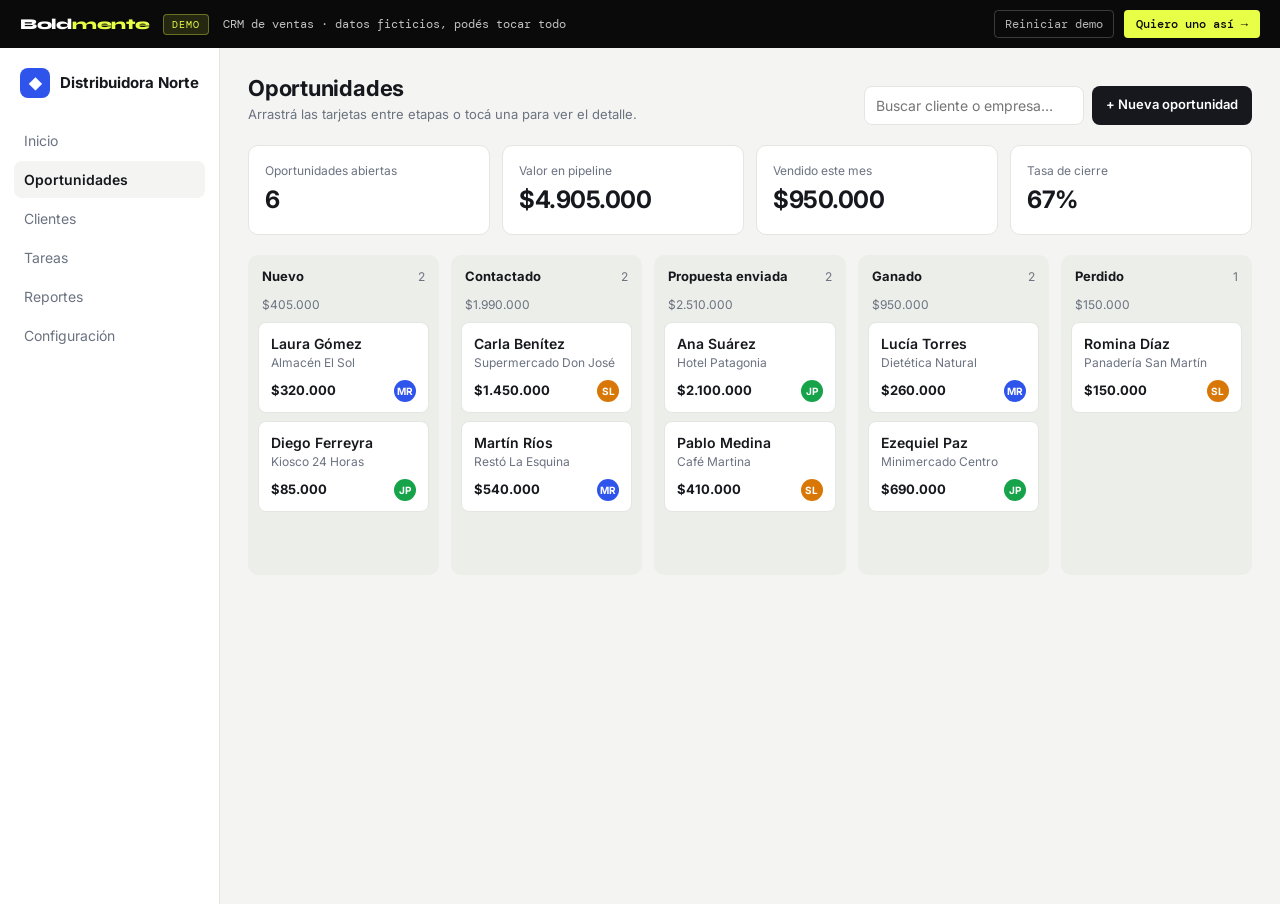
==== demos/crm/index.html @ aeee1bd0 "Agregar sección de trabajos con demos interactivas y sección de clientes - Nueva sección #trabajos e" ====
<!DOCTYPE html>
<html lang="es">
<head>
<meta charset="UTF-8">
<meta name="viewport" content="width=device-width, initial-scale=1.0">
<title>Demo CRM de ventas — Boldmente</title>
<meta name="description" content="Demo interactiva de un CRM a medida hecho por Boldmente. Datos ficticios.">
<meta name="robots" content="noindex">
<link rel="icon" href="/favicon.ico" sizes="any">
<link rel="icon" href="/favicon.svg" type="image/svg+xml">
<link rel="preconnect" href="https://fonts.googleapis.com">
<link href="https://fonts.googleapis.com/css2?family=DM+Mono:wght@400;500&family=Inter:wght@400;600;700&family=Syne:wght@800&display=swap" rel="stylesheet">
<link rel="stylesheet" href="../demo.css">
<style>
  .marca-icono { background: var(--acento); }

  .barra { display: flex; gap: 8px; flex-wrap: wrap; }
  .barra .input { width: 220px; }

  .tablero {
    display: grid;
    grid-template-columns: repeat(5, minmax(190px, 1fr));
    gap: 12px;
    overflow-x: auto;
    padding-bottom: 8px;
  }
  .columna {
    background: #ECEEE9;
    border-radius: var(--radio);
    padding: 10px;
    min-height: 320px;
    transition: background 0.15s;
  }
  .columna.sobre { background: #DDE3F8; }
  .col-head {
    display: flex;
    justify-content: space-between;
    align-items: baseline;
    padding: 2px 4px 10px;
  }
  .col-head strong { font-size: 13px; }
  .col-head span { font-size: 12px; color: var(--suave); }
  .col-total { font-size: 12px; color: var(--suave); padding: 0 4px 8px; }

  .lead {
    background: var(--panel);
    border: 1px solid var(--linea);
    border-radius: 8px;
    padding: 10px 12px;
    margin-bottom: 8px;
    cursor: grab;
    transition: box-shadow 0.15s;
  }
  .lead:hover { box-shadow: 0 2px 10px rgba(0,0,0,0.06); }
  .lead.arrastrando { opacity: 0.4; }
  .lead-nombre { font-weight: 600; }
  .lead-empresa { color: var(--suave); font-size: 12px; }
  .lead-pie { display: flex; justify-content: space-between; align-items: center; margin-top: 8px; }
  .lead-valor { font-weight: 700; font-size: 13px; }
  .avatar {
    width: 22px; height: 22px;
    border-radius: 50%;
    display: grid; place-items: center;
    font-size: 10px; font-weight: 700; color: #fff;
  }

  .detalle-notas { list-style: none; margin: 8px 0 12px; display: flex; flex-direction: column; gap: 6px; }
  .detalle-notas li { background: var(--bg); border-radius: 8px; padding: 8px 10px; font-size: 13px; }
  .detalle-notas small { color: var(--suave); display: block; font-size: 11px; }
  .detalle-meta { display: grid; grid-template-columns: 1fr 1fr; gap: 8px; margin-bottom: 12px; }
  .detalle-meta div { background: var(--bg); border-radius: 8px; padding: 8px 10px; }
  .detalle-meta small { color: var(--suave); font-size: 11px; display: block; }
  .mover { display: flex; gap: 6px; flex-wrap: wrap; margin-bottom: 12px; }
</style>
</head>
<body>

<div class="demo-banner">
  <div class="info">
    <a href="/" class="logo">Bold<span>mente</span></a>
    <span class="pill">Demo</span>
    <span>CRM de ventas · datos ficticios, podés tocar todo</span>
  </div>
  <div class="acciones">
    <button id="demo-reset">Reiniciar demo</button>
    <a class="cta" href="/#contacto">Quiero uno así →</a>
  </div>
</div>

<div class="app">
  <aside class="sidebar">
    <div class="marca"><div class="marca-icono">◆</div>Distribuidora Norte</div>
    <ul class="menu">
      <li>Inicio</li>
      <li class="activo">Oportunidades</li>
      <li>Clientes</li>
      <li>Tareas</li>
      <li>Reportes</li>
      <li>Configuración</li>
    </ul>
  </aside>

  <main class="main">
    <div class="encabezado">
      <div>
        <h1>Oportunidades</h1>
        <p>Arrastrá las tarjetas entre etapas o tocá una para ver el detalle.</p>
      </div>
      <div class="barra">
        <input class="input" id="buscar" type="search" placeholder="Buscar cliente o empresa…">
        <button class="btn" id="nuevo">+ Nueva oportunidad</button>
      </div>
    </div>

    <div class="kpis" id="kpis"></div>
    <div class="tablero" id="tablero"></div>
  </main>
</div>

<!-- nueva oportunidad -->
<div class="modal-fondo" id="modal-nuevo">
  <form class="modal" id="form-nuevo">
    <h3>Nueva oportunidad</h3>
    <div class="campo"><label>Contacto</label><input class="input" name="nombre" required placeholder="Ej: Laura Gómez"></div>
    <div class="campo"><label>Empresa</label><input class="input" name="empresa" required placeholder="Ej: Almacén El Sol"></div>
    <div class="campo"><label>Valor estimado ($)</label><input class="input" name="valor" type="number" min="0" step="1000" required placeholder="250000"></div>
    <div class="campo"><label>Vendedor</label>
      <select class="input" name="vendedor"></select>
    </div>
    <div class="modal-acciones">
      <button type="button" class="btn sec" data-cerrar="modal-nuevo">Cancelar</button>
      <button class="btn">Crear</button>
    </div>
  </form>
</div>

<!-- detalle -->
<div class="modal-fondo" id="modal-detalle">
  <div class="modal" id="detalle"></div>
</div>

<script src="../demo.js"></script>
<script>
  const CLAVE = 'boldmente-demo-crm';

  const ETAPAS = [
    { id: 'nuevo', nombre: 'Nuevo' },
    { id: 'contactado', nombre: 'Contactado' },
    { id: 'propuesta', nombre: 'Propuesta enviada' },
    { id: 'ganado', nombre: 'Ganado' },
    { id: 'perdido', nombre: 'Perdido' },
  ];

  const VENDEDORES = {
    MR: { nombre: 'Martina R.', color: '#2F54EB' },
    JP: { nombre: 'Juan P.', color: '#16A34A' },
    SL: { nombre: 'Sofía L.', color: '#D97706' },
  };

  const INICIAL = [
    { id: 1, nombre: 'Laura Gómez', empresa: 'Almacén El Sol', valor: 320000, etapa: 'nuevo', vendedor: 'MR', notas: [] },
    { id: 2, nombre: 'Diego Ferreyra', empresa: 'Kiosco 24 Horas', valor: 85000, etapa: 'nuevo', vendedor: 'JP', notas: [] },
    { id: 3, nombre: 'Carla Benítez', empresa: 'Supermercado Don José', valor: 1450000, etapa: 'contactado', vendedor: 'SL', notas: [{ texto: 'Pidió lista de precios mayorista.', fecha: 'Ayer' }] },
    { id: 4, nombre: 'Martín Ríos', empresa: 'Restó La Esquina', valor: 540000, etapa: 'contactado', vendedor: 'MR', notas: [] },
    { id: 5, nombre: 'Ana Suárez', empresa: 'Hotel Patagonia', valor: 2100000, etapa: 'propuesta', vendedor: 'JP', notas: [{ texto: 'Propuesta enviada con 10% de descuento por volumen.', fecha: 'Hace 3 días' }] },
    { id: 6, nombre: 'Pablo Medina', empresa: 'Café Martina', valor: 410000, etapa: 'propuesta', vendedor: 'SL', notas: [] },
    { id: 7, nombre: 'Lucía Torres', empresa: 'Dietética Natural', valor: 260000, etapa: 'ganado', vendedor: 'MR', notas: [{ texto: 'Firmó. Primera entrega el lunes.', fecha: 'Hace 1 semana' }] },
    { id: 8, nombre: 'Ezequiel Paz', empresa: 'Minimercado Centro', valor: 690000, etapa: 'ganado', vendedor: 'JP', notas: [] },
    { id: 9, nombre: 'Romina Díaz', empresa: 'Panadería San Martín', valor: 150000, etapa: 'perdido', vendedor: 'SL', notas: [{ texto: 'Eligió otro proveedor por precio.', fecha: 'Hace 2 semanas' }] },
  ];

  let leads = Demo.cargar(CLAVE, INICIAL);
  let filtro = '';
  Demo.reinicio(CLAVE);

  const guardar = () => Demo.guardar(CLAVE, leads);

  function renderKpis() {
    const abiertos = leads.filter(l => !['ganado', 'perdido'].includes(l.etapa));
    const ganados = leads.filter(l => l.etapa === 'ganado');
    const cerrados = leads.filter(l => ['ganado', 'perdido'].includes(l.etapa));
    const tasa = cerrados.length ? Math.round(ganados.length / cerrados.length * 100) : 0;
    const kpis = [
      { label: 'Oportunidades abiertas', valor: abiertos.length },
      { label: 'Valor en pipeline', valor: Demo.pesos(abiertos.reduce((s, l) => s + l.valor, 0)) },
      { label: 'Vendido este mes', valor: Demo.pesos(ganados.reduce((s, l) => s + l.valor, 0)) },
      { label: 'Tasa de cierre', valor: tasa + '%' },
    ];
    document.getElementById('kpis').innerHTML = kpis.map(k =>
      `<div class="kpi"><div class="label">${k.label}</div><div class="valor">${k.valor}</div></div>`
    ).join('');
  }

  function tarjeta(l) {
    const v = VENDEDORES[l.vendedor];
    return `<div class="lead" draggable="true" data-id="${l.id}">
      <div class="lead-nombre">${Demo.esc(l.nombre)}</div>
      <div class="lead-empresa">${Demo.esc(l.empresa)}</div>
      <div class="lead-pie">
        <span class="lead-valor">${Demo.pesos(l.valor)}</span>
        <span class="avatar" style="background:${v.color}" title="${v.nombre}">${l.vendedor}</span>
      </div>
    </div>`;
  }

  function renderTablero() {
    const q = filtro.toLowerCase();
    const visibles = leads.filter(l => !q || (l.nombre + ' ' + l.empresa).toLowerCase().includes(q));
    document.getElementById('tablero').innerHTML = ETAPAS.map(e => {
      const items = visibles.filter(l => l.etapa === e.id);
      const total = items.reduce((s, l) => s + l.valor, 0);
      return `<div class="columna" data-etapa="${e.id}">
        <div class="col-head"><strong>${e.nombre}</strong><span>${items.length}</span></div>
        <div class="col-total">${Demo.pesos(total)}</div>
        ${items.map(tarjeta).join('')}
      </div>`;
    }).join('');
  }

  function render() { renderKpis(); renderTablero(); }

  function moverLead(id, etapa) {
    const l = leads.find(x => x.id === id);
    if (!l || l.etapa === etapa) return;
    l.etapa = etapa;
    const nombreEtapa = ETAPAS.find(e => e.id === etapa).nombre;
    l.notas.unshift({ texto: `Movido a "${nombreEtapa}".`, fecha: 'Recién' });
    guardar();
    render();
    if (etapa === 'ganado') Demo.toast(`🎉 ¡Venta cerrada con ${l.empresa}! Se notificó al equipo.`);
    else Demo.toast(`${l.empresa} → ${nombreEtapa}`);
  }

  // arrastrar y soltar
  const tablero = document.getElementById('tablero');
  tablero.addEventListener('dragstart', e => {
    const card = e.target.closest('.lead');
    if (!card) return;
    e.dataTransfer.setData('text/plain', card.dataset.id);
    card.classList.add('arrastrando');
  });
  tablero.addEventListener('dragend', e => {
    e.target.closest('.lead')?.classList.remove('arrastrando');
  });
  tablero.addEventListener('dragover', e => {
    const col = e.target.closest('.columna');
    if (!col) return;
    e.preventDefault();
    tablero.querySelectorAll('.columna').forEach(c => c.classList.toggle('sobre', c === col));
  });
  tablero.addEventListener('dragleave', e => {
    if (!tablero.contains(e.relatedTarget)) tablero.querySelectorAll('.columna').forEach(c => c.classList.remove('sobre'));
  });
  tablero.addEventListener('drop', e => {
    const col = e.target.closest('.columna');
    tablero.querySelectorAll('.columna').forEach(c => c.classList.remove('sobre'));
    if (!col) return;
    e.preventDefault();
    moverLead(Number(e.dataTransfer.getData('text/plain')), col.dataset.etapa);
  });

  // detalle
  tablero.addEventListener('click', e => {
    const card = e.target.closest('.lead');
    if (card) abrirDetalle(Number(card.dataset.id));
  });

  function abrirDetalle(id) {
    const l = leads.find(x => x.id === id);
    const v = VENDEDORES[l.vendedor];
    const el = document.getElementById('detalle');
    el.innerHTML = `
      <h3>${Demo.esc(l.nombre)}</h3>
      <div class="detalle-meta">
        <div><small>Empresa</small>${Demo.esc(l.empresa)}</div>
        <div><small>Valor</small><strong>${Demo.pesos(l.valor)}</strong></div>
        <div><small>Vendedor</small>${v.nombre}</div>
        <div><small>Etapa</small>${ETAPAS.find(e => e.id === l.etapa).nombre}</div>
      </div>
      <div class="campo"><label>Mover a</label></div>
      <div class="mover">
        ${ETAPAS.filter(e => e.id !== l.etapa).map(e => `<button class="btn sec mini" data-mover="${e.id}">${e.nombre}</button>`).join('')}
      </div>
      <form id="form-nota">
        <div class="campo"><label>Agregar nota</label><textarea class="input" name="nota" rows="2" required placeholder="Ej: Llamar el jueves"></textarea></div>
        <div class="modal-acciones" style="justify-content:space-between">
          <button type="button" class="btn sec" data-cerrar="modal-detalle">Cerrar</button>
          <button class="btn">Guardar nota</button>
        </div>
      </form>
      <ul class="detalle-notas">
        ${l.notas.length ? l.notas.map(n => `<li>${Demo.esc(n.texto)}<small>${n.fecha}</small></li>`).join('') : '<li><small>Sin notas todavía.</small></li>'}
      </ul>`;
    el.querySelectorAll('[data-mover]').forEach(b => b.addEventListener('click', () => {
      moverLead(id, b.dataset.mover);
      abrirDetalle(id);
    }));
    el.querySelector('#form-nota').addEventListener('submit', ev => {
      ev.preventDefault();
      const texto = ev.target.nota.value.trim();
      if (!texto) return;
      l.notas.unshift({ texto, fecha: 'Recién' });
      guardar();
      abrirDetalle(id);
    });
    Demo.abrirModal('modal-detalle');
  }

  // nueva oportunidad
  const formNuevo = document.getElementById('form-nuevo');
  formNuevo.vendedor.innerHTML = Object.entries(VENDEDORES).map(([k, v]) => `<option value="${k}">${v.nombre}</option>`).join('');
  document.getElementById('nuevo').addEventListener('click', () => {
    formNuevo.reset();
    Demo.abrirModal('modal-nuevo');
    formNuevo.nombre.focus();
  });
  formNuevo.addEventListener('submit', e => {
    e.preventDefault();
    const f = formNuevo;
    leads.push({
      id: Date.now(),
      nombre: f.nombre.value.trim(),
      empresa: f.empresa.value.trim(),
      valor: Number(f.valor.value),
      etapa: 'nuevo',
      vendedor: f.vendedor.value,
      notas: [{ texto: 'Oportunidad creada.', fecha: 'Recién' }],
    });
    guardar();
    render();
    Demo.cerrarModal('modal-nuevo');
    Demo.toast('Oportunidad creada y asignada a ' + VENDEDORES[f.vendedor.value].nombre);
  });

  document.getElementById('buscar').addEventListener('input', e => { filtro = e.target.value; renderTablero(); });

  render();
</script>
</body>
</html>
---- demos/demo.css ----
/* Estilos compartidos por las demos de Boldmente */
*, *::before, *::after { box-sizing: border-box; margin: 0; padding: 0; }

:root {
  --negro: #0A0A0A;
  --lima: #E8FF47;
  --bg: #F4F5F2;
  --panel: #FFFFFF;
  --texto: #16181D;
  --suave: #6B7280;
  --linea: #E4E6E1;
  --acento: #2F54EB;
  --ok: #16A34A;
  --warn: #D97706;
  --mal: #DC2626;
  --radio: 10px;
}

html, body { height: 100%; }

body {
  background: var(--bg);
  color: var(--texto);
  font-family: 'Inter', system-ui, -apple-system, 'Segoe UI', sans-serif;
  font-size: 14px;
  line-height: 1.5;
}

button, input, select, textarea { font: inherit; color: inherit; }

/* banner de demo */
.demo-banner {
  background: var(--negro);
  color: rgba(255,255,255,0.75);
  font-family: 'DM Mono', monospace;
  font-size: 12px;
  display: flex;
  align-items: center;
  justify-content: space-between;
  gap: 12px;
  padding: 10px 20px;
  flex-wrap: wrap;
}
.demo-banner .logo {
  font-family: 'Syne', sans-serif;
  font-weight: 800;
  font-size: 15px;
  color: #fff;
  text-decoration: none;
  letter-spacing: -0.02em;
}
.demo-banner .logo span { color: var(--lima); }
.demo-banner .info { display: flex; align-items: center; gap: 14px; flex-wrap: wrap; }
.demo-banner .pill {
  background: rgba(232,255,71,0.12);
  color: var(--lima);
  border: 0.5px solid rgba(232,255,71,0.35);
  padding: 2px 8px;
  border-radius: 4px;
  text-transform: uppercase;
  letter-spacing: 0.08em;
  font-size: 10px;
}
.demo-banner .acciones { display: flex; gap: 10px; align-items: center; }
.demo-banner button {
  background: none;
  border: 0.5px solid rgba(255,255,255,0.2);
  color: rgba(255,255,255,0.7);
  border-radius: 4px;
  padding: 4px 10px;
  cursor: pointer;
  font-family: 'DM Mono', monospace;
  font-size: 12px;
}
.demo-banner button:hover { color: #fff; border-color: rgba(255,255,255,0.4); }
.demo-banner .cta {
  background: var(--lima);
  color: var(--negro);
  padding: 5px 12px;
  border-radius: 4px;
  text-decoration: none;
  font-weight: 500;
}

/* layout de la app */
.app { display: flex; min-height: calc(100vh - 44px); }

.sidebar {
  width: 220px;
  flex-shrink: 0;
  background: var(--panel);
  border-right: 1px solid var(--linea);
  padding: 20px 14px;
}
.marca {
  display: flex;
  align-items: center;
  gap: 10px;
  font-weight: 700;
  font-size: 15px;
  margin-bottom: 24px;
  padding: 0 6px;
}
.marca-icono {
  width: 30px; height: 30px;
  border-radius: 8px;
  display: grid;
  place-items: center;
  color: #fff;
  font-size: 14px;
}
.menu { list-style: none; display: flex; flex-direction: column; gap: 2px; }
.menu li {
  padding: 8px 10px;
  border-radius: 8px;
  color: var(--suave);
  cursor: default;
}
.menu li.activo { background: var(--bg); color: var(--texto); font-weight: 600; }

.main { flex: 1; min-width: 0; padding: 24px 28px 40px; }

.encabezado {
  display: flex;
  align-items: flex-end;
  justify-content: space-between;
  gap: 16px;
  flex-wrap: wrap;
  margin-bottom: 20px;
}
.encabezado h1 { font-size: 22px; letter-spacing: -0.01em; }
.encabezado p { color: var(--suave); font-size: 13px; }

/* tarjetas y kpis */
.kpis {
  display: grid;
  grid-template-columns: repeat(auto-fit, minmax(170px, 1fr));
  gap: 12px;
  margin-bottom: 20px;
}
.kpi, .card {
  background: var(--panel);
  border: 1px solid var(--linea);
  border-radius: var(--radio);
  padding: 16px;
}
.kpi .label { color: var(--suave); font-size: 12px; }
.kpi .valor { font-size: 24px; font-weight: 700; letter-spacing: -0.02em; margin-top: 2px; }
.kpi .delta { font-size: 12px; margin-top: 2px; }
.delta.up { color: var(--ok); }
.delta.down { color: var(--mal); }

.card h2 { font-size: 15px; margin-bottom: 12px; }

/* controles */
.btn {
  background: var(--texto);
  color: #fff;
  border: none;
  border-radius: 8px;
  padding: 9px 14px;
  cursor: pointer;
  font-weight: 600;
  font-size: 13px;
}
.btn:hover { opacity: 0.88; }
.btn.sec { background: var(--panel); color: var(--texto); border: 1px solid var(--linea); }
.btn.mini { padding: 4px 9px; font-size: 12px; }

.input, select.input, textarea.input {
  background: var(--panel);
  border: 1px solid var(--linea);
  border-radius: 8px;
  padding: 8px 11px;
  outline: none;
  width: 100%;
}
.input:focus { border-color: var(--acento); }

.badge {
  display: inline-block;
  font-size: 11px;
  font-weight: 600;
  padding: 2px 8px;
  border-radius: 999px;
  background: var(--bg);
  color: var(--suave);
  white-space: nowrap;
}
.badge.ok { background: #DCFCE7; color: #166534; }
.badge.warn { background: #FEF3C7; color: #92400E; }
.badge.mal { background: #FEE2E2; color: #991B1B; }
.badge.info { background: #E0E7FF; color: #3730A3; }

/* tablas */
.tabla-wrap { overflow-x: auto; }
table { width: 100%; border-collapse: collapse; }
th, td { text-align: left; padding: 10px 8px; border-bottom: 1px solid var(--linea); white-space: nowrap; }
th { font-size: 12px; color: var(--suave); font-weight: 600; }
tr:last-child td { border-bottom: none; }

/* modal */
.modal-fondo {
  position: fixed; inset: 0;
  background: rgba(10,10,10,0.45);
  display: none;
  align-items: center;
  justify-content: center;
  padding: 16px;
  z-index: 50;
}
.modal-fondo.abierto { display: flex; }
.modal {
  background: var(--panel);
  border-radius: 14px;
  padding: 22px;
  width: 100%;
  max-width: 440px;
  max-height: 90vh;
  overflow-y: auto;
}
.modal h3 { font-size: 17px; margin-bottom: 14px; }
.campo { display: flex; flex-direction: column; gap: 4px; margin-bottom: 12px; }
.campo label { font-size: 12px; color: var(--suave); font-weight: 600; }
.modal-acciones { display: flex; justify-content: flex-end; gap: 8px; margin-top: 6px; }

/* toast */
.toast {
  position: fixed;
  bottom: 20px; left: 50%;
  transform: translateX(-50%) translateY(20px);
  background: var(--texto);
  color: #fff;
  padding: 10px 16px;
  border-radius: 10px;
  font-size: 13px;
  opacity: 0;
  transition: opacity 0.2s, transform 0.2s;
  pointer-events: none;
  z-index: 60;
  max-width: calc(100% - 32px);
}
.toast.visible { opacity: 1; transform: translateX(-50%) translateY(0); }

@media (max-width: 800px) {
  .sidebar { display: none; }
  .main { padding: 18px 16px 32px; }
  .demo-banner { padding: 10px 16px; }
}
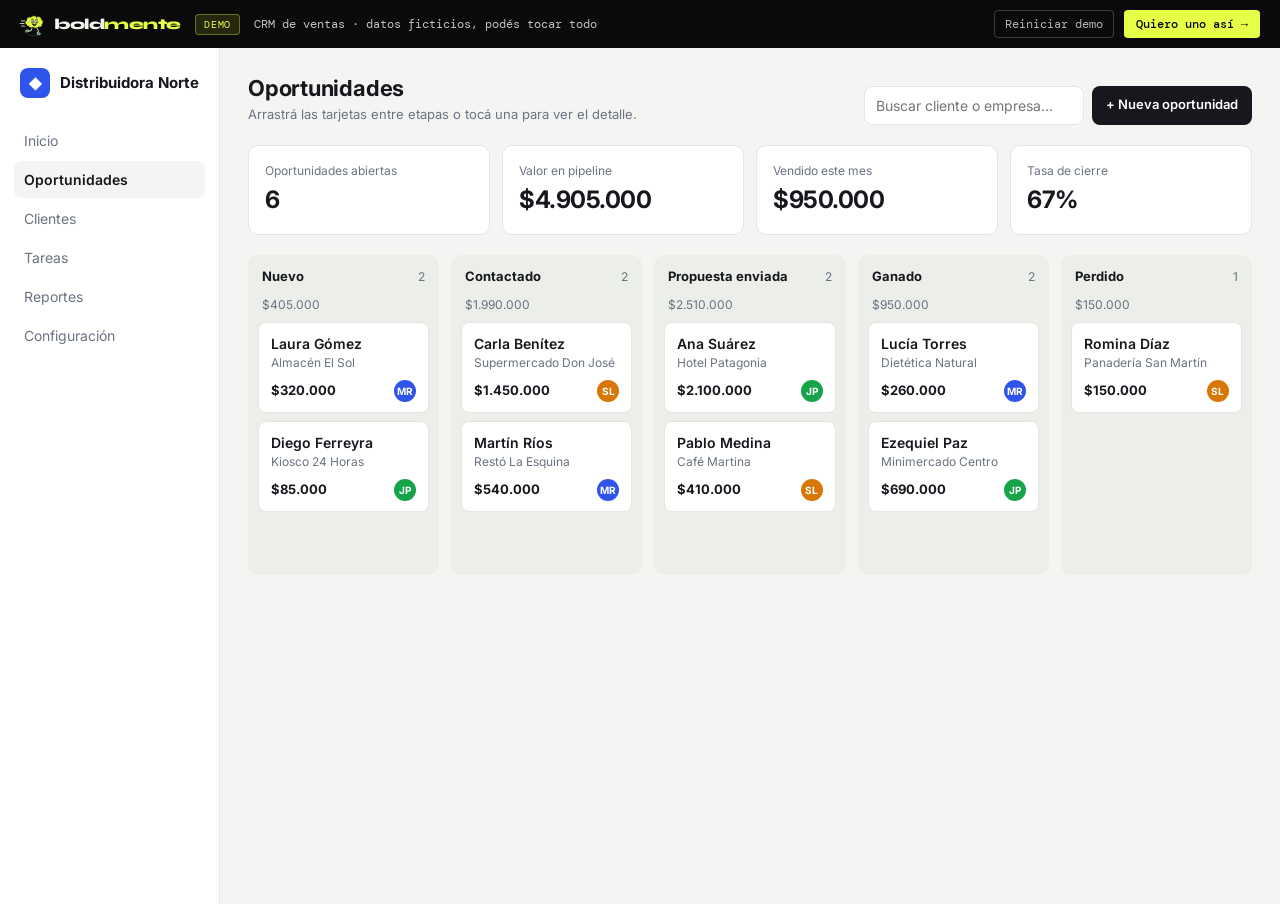
==== commit 532409e4: "Reemplazar el logo por el cerebro de Boldmente y sumar animaciones - Logo nuevo (cerebro corriendo +" ====
--- a/demos/crm/index.html
+++ b/demos/crm/index.html
@@ -77,7 +77,7 @@
 
 <div class="demo-banner">
   <div class="info">
-    <a href="/" class="logo">Bold<span>mente</span></a>
+    <a href="/" class="logo" aria-label="Boldmente, volver al inicio"><svg class="bm " viewBox="0 0 240 220" aria-hidden="true" focusable="false"><ellipse class="bm-shadow" cx="122" cy="207" rx="62" ry="7" fill="#F5F5F0" opacity="0.1"/><g class="bm-speed" stroke="#F5F5F0" stroke-width="7" stroke-linecap="round"><line x1="12" y1="84" x2="40" y2="84"/><line x1="2" y1="106" x2="36" y2="106"/><line x1="14" y1="128" x2="38" y2="128"/></g><g class="bm-dust" fill="#F5F5F0" opacity="0.2"><circle cx="52" cy="188" r="6"/><circle cx="38" cy="182" r="4"/></g><g class="bm-leg bm-leg-back"><path d="M106 138 L94 168 L70 172" stroke="#F5F5F0" stroke-width="8" fill="none" stroke-linecap="round" stroke-linejoin="round"/><ellipse cx="62" cy="169" rx="14" ry="8" transform="rotate(-20 62 169)" fill="#1A7A3C" stroke="#F5F5F0" stroke-width="5"/></g><g class="bm-leg bm-leg-front"><path d="M140 138 L158 166 L150 190" stroke="#F5F5F0" stroke-width="8" fill="none" stroke-linecap="round" stroke-linejoin="round"/><ellipse cx="161" cy="193" rx="15" ry="8" fill="#1A7A3C" stroke="#F5F5F0" stroke-width="5"/></g><g class="bm-body"><g transform="rotate(3 120 95)"><path d="M60 120 C40 120 38 92 56 84 C50 62 72 46 92 54 C100 36 130 34 140 50 C156 38 182 48 182 68 C200 72 204 98 190 108 C196 126 178 140 162 134 C150 148 124 148 116 138 C100 148 74 142 72 130 C64 132 58 126 60 120 Z" fill="#E8FF47" stroke="#0A0A0A" stroke-width="6" stroke-linejoin="round"/><g stroke="#0A0A0A" stroke-width="4" fill="none" stroke-linecap="round" opacity="0.3"><path d="M58 102 C64 94 74 104 80 96"/><path d="M80 66 C90 58 100 70 110 62"/><path d="M128 54 C138 62 148 52 158 60"/><path d="M168 78 C176 74 182 86 190 84"/><path d="M160 120 C166 128 176 126 180 118"/><path d="M76 124 C82 130 90 128 94 122"/></g><g class="bm-eyes"><ellipse cx="108" cy="92" rx="12" ry="14" fill="#FFFFFF" stroke="#0A0A0A" stroke-width="4"/><ellipse cx="140" cy="92" rx="12" ry="14" fill="#FFFFFF" stroke="#0A0A0A" stroke-width="4"/><g class="bm-pupils"><circle cx="110" cy="93" r="6" fill="#0A0A0A"/><circle cx="142" cy="93" r="6" fill="#0A0A0A"/><circle cx="112" cy="90" r="2" fill="#FFFFFF"/><circle cx="144" cy="90" r="2" fill="#FFFFFF"/></g></g><path d="M98 71 Q107 63 116 70" stroke="#0A0A0A" stroke-width="4.5" fill="none" stroke-linecap="round"/><path d="M131 70 Q140 63 149 71" stroke="#0A0A0A" stroke-width="4.5" fill="none" stroke-linecap="round"/><path d="M106 113 Q124 138 142 113 Z" fill="#0A0A0A" stroke="#0A0A0A" stroke-width="4" stroke-linejoin="round"/><path d="M115 126 Q124 120 133 126 Q124 133 115 126 Z" fill="#1A7A3C"/></g></g></svg><span class="wordmark"><span class="wm-bold">bold</span><span class="wm-mente">mente</span></span></a>
     <span class="pill">Demo</span>
     <span>CRM de ventas · datos ficticios, podés tocar todo</span>
   </div>
--- a/demos/demo.css
+++ b/demos/demo.css
@@ -42,14 +42,19 @@
   flex-wrap: wrap;
 }
 .demo-banner .logo {
+  display: inline-flex;
+  align-items: center;
+  gap: 6px;
   font-family: 'Syne', sans-serif;
   font-weight: 800;
   font-size: 15px;
-  color: #fff;
+  color: #F5F5F0;
   text-decoration: none;
-  letter-spacing: -0.02em;
-}
-.demo-banner .logo span { color: var(--lima); }
+  letter-spacing: -0.03em;
+  line-height: 1;
+}
+.demo-banner .logo svg { width: 28px; height: 26px; overflow: visible; }
+.demo-banner .logo .wm-mente { color: var(--lima); }
 .demo-banner .info { display: flex; align-items: center; gap: 14px; flex-wrap: wrap; }
 .demo-banner .pill {
   background: rgba(232,255,71,0.12);
